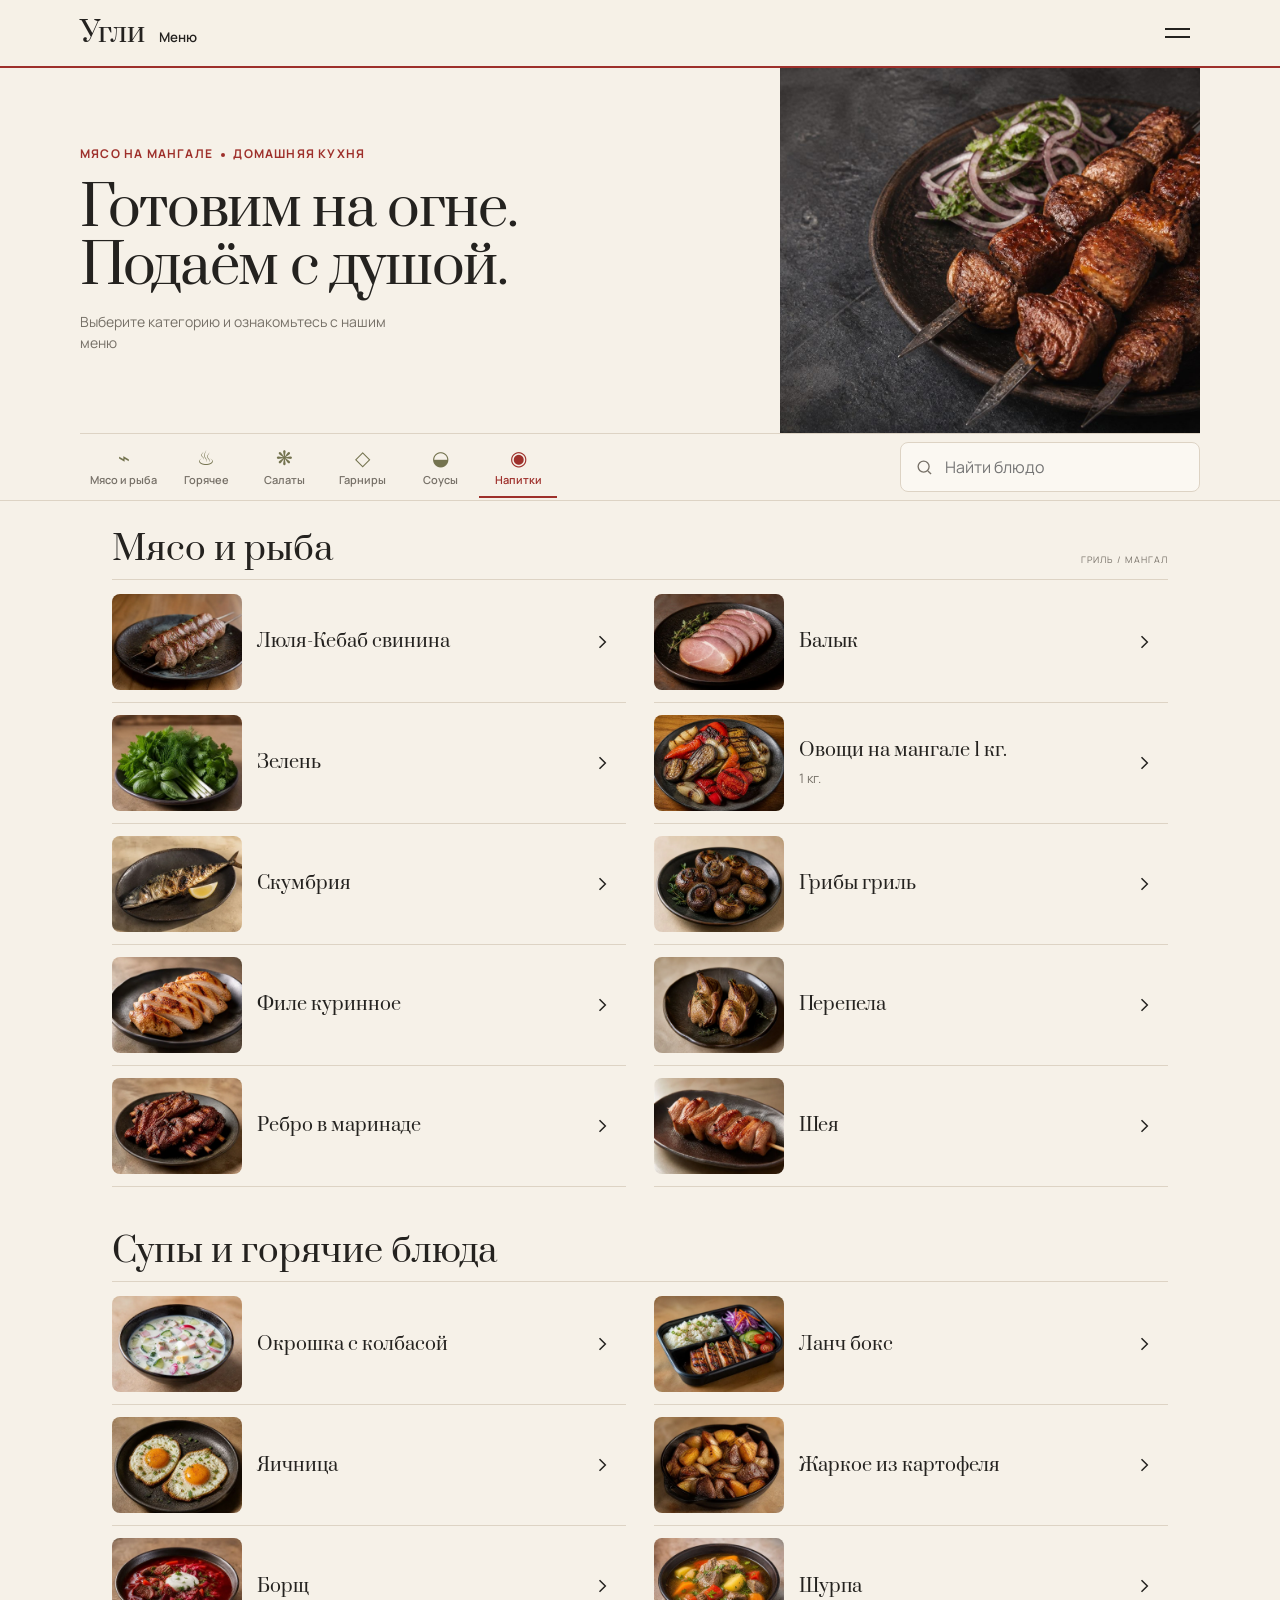
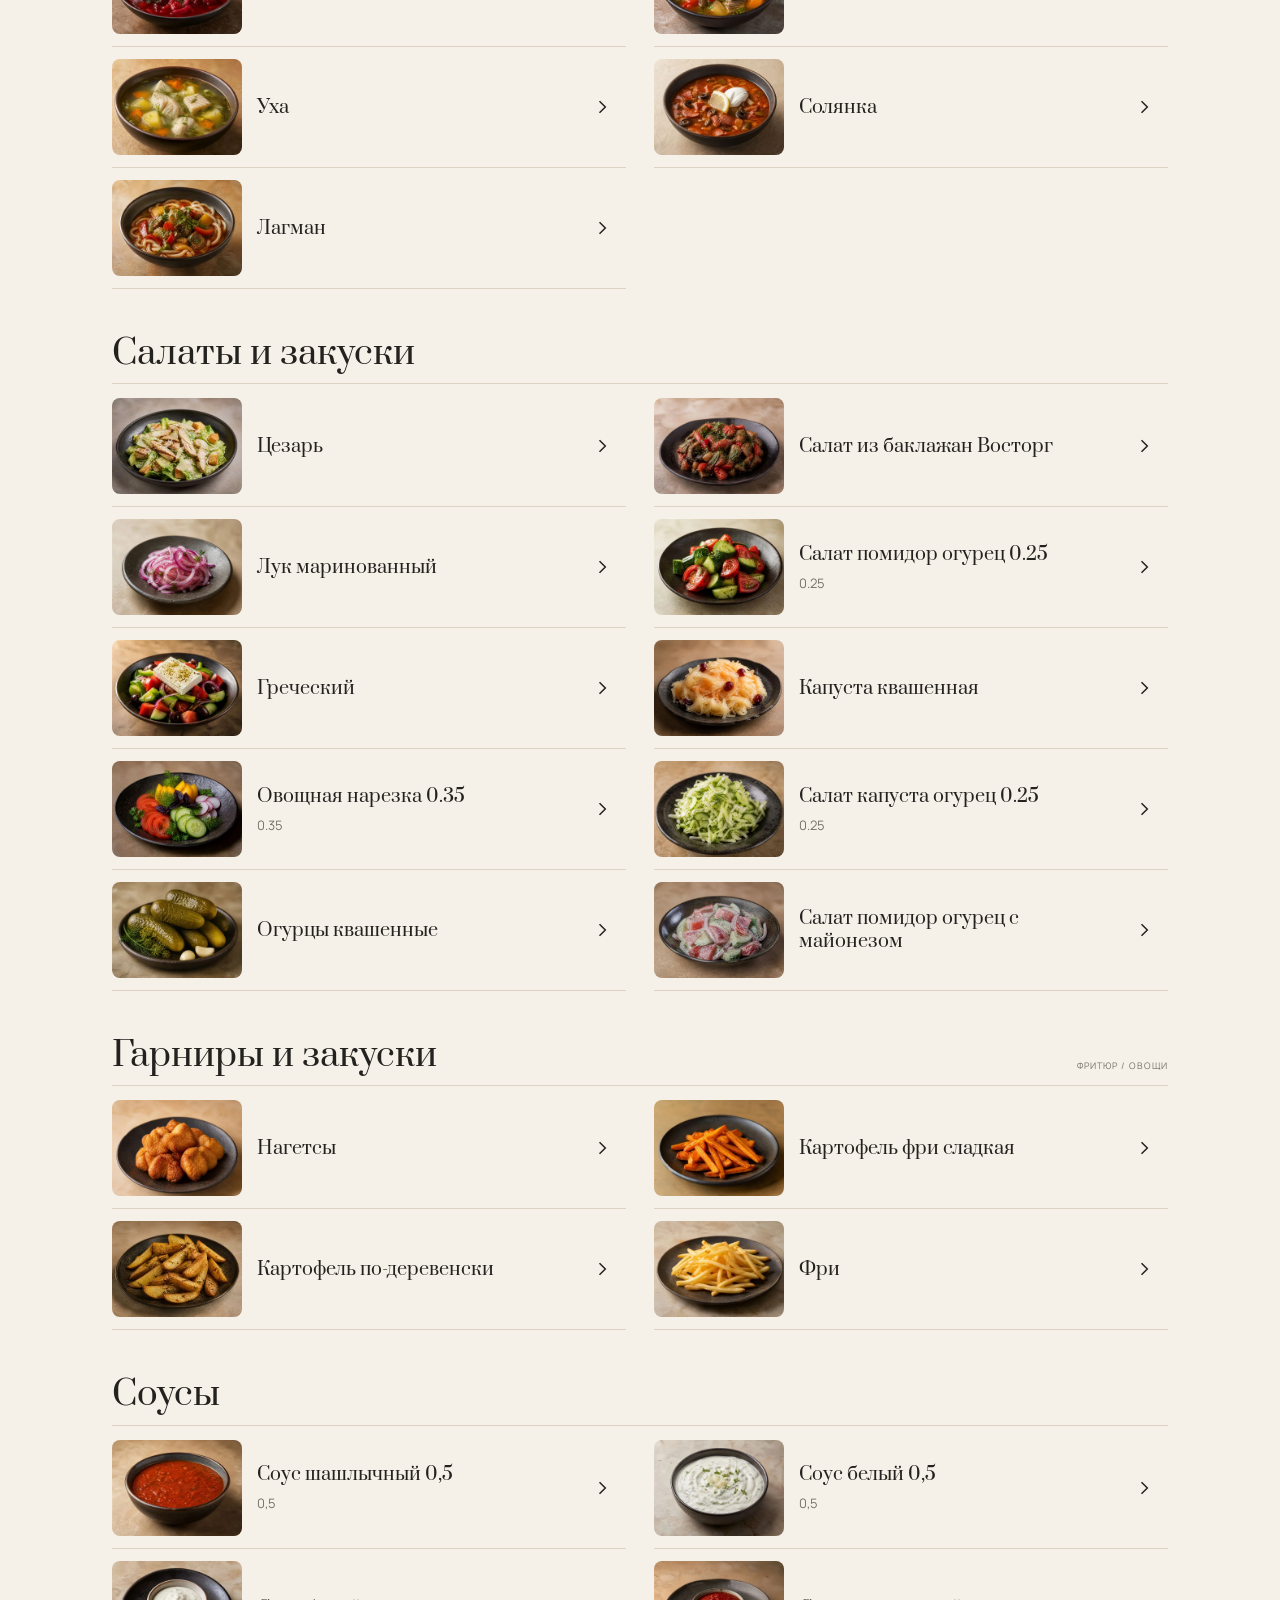
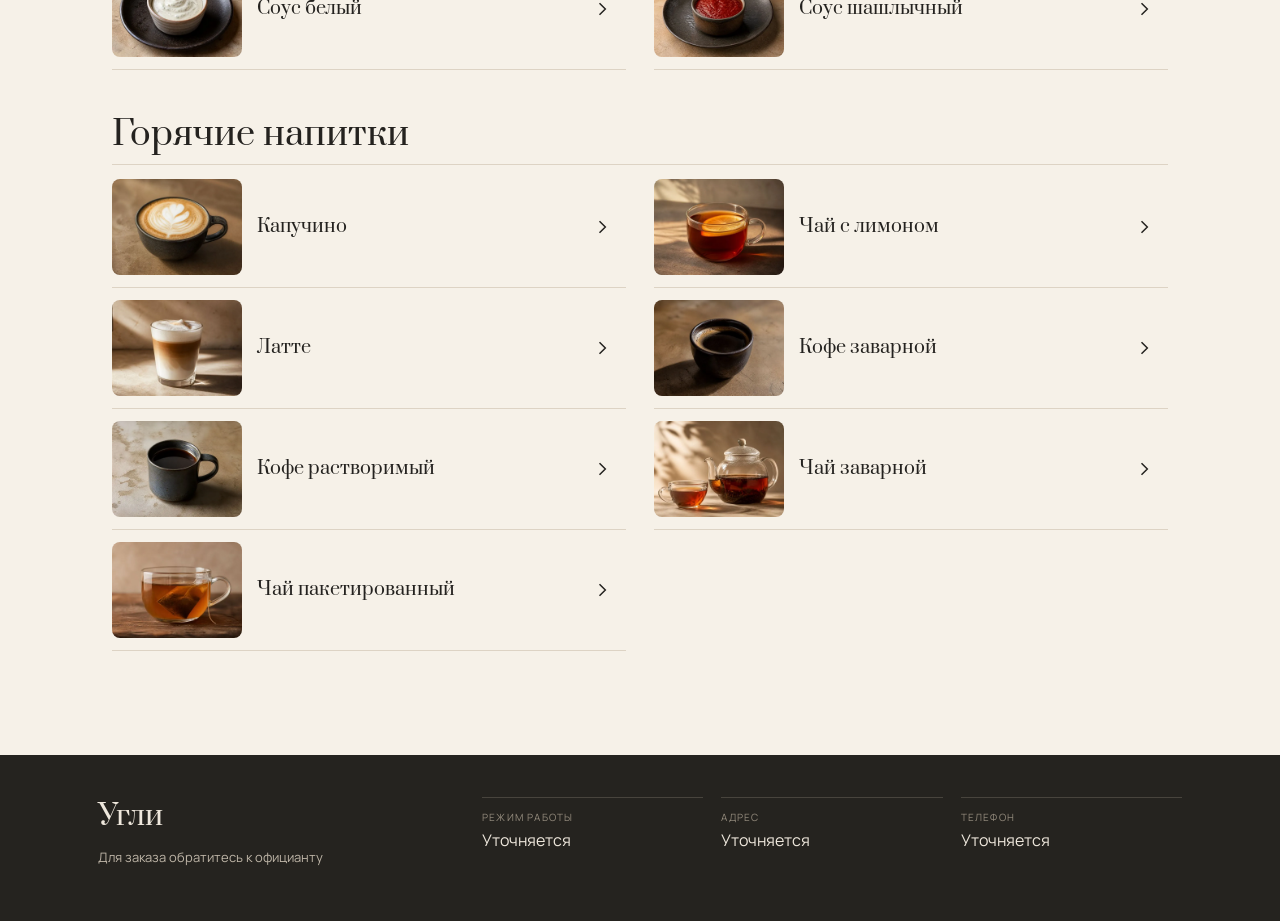
==== index.html @ 31abbe0b "Final shashlik QR menu" ====
<!doctype html>
<html lang="ru">
<head>
  <meta charset="UTF-8">
  <meta name="viewport" content="width=device-width,initial-scale=1,viewport-fit=cover">
  <title>Угли — меню шашлычной</title>
  <meta name="description" content="Меню шашлычной «Угли»: мясо на мангале и домашняя кухня.">
  <meta name="theme-color" content="#f6f1e8">
  <meta property="og:title" content="Угли — меню">
  <meta property="og:description" content="Мясо на мангале • Домашняя кухня">
  <meta property="og:image" content="assets/images/hero.jpg">
  <link rel="icon" href="assets/icons/favicon.svg" type="image/svg+xml">
  <link rel="stylesheet" href="css/style.css?v=2">
</head>
<body>
  <a class="skip-link" href="#menu">Перейти к меню</a>
  <header class="site-header">
    <a class="brand" href="#top" aria-label="Угли, к началу страницы"><span>Угли</span><small>Меню</small></a>
    <button class="header-button" type="button" aria-label="Перейти к категориям"><span></span><span></span></button>
  </header>
  <main id="top">
    <section class="hero" aria-labelledby="hero-title">
      <div class="hero-copy">
        <p class="hero-subtitle">Мясо на мангале <i></i> Домашняя кухня</p>
        <h1 id="hero-title">Готовим на огне.<br>Подаём с душой.</h1>
        <p>Выберите категорию и ознакомьтесь с нашим меню</p>
      </div>
      <div class="hero-art" aria-hidden="true"><span>УГЛИ</span><small>настоящий вкус</small></div>
    </section>
    <div class="menu-tools">
      <nav class="categories" aria-label="Категории меню"><div id="category-list"></div></nav>
      <label class="search"><svg aria-hidden="true" viewBox="0 0 24 24"><circle cx="11" cy="11" r="7"></circle><path d="m16.5 16.5 4 4"></path></svg><input id="search" type="search" placeholder="Найти блюдо" autocomplete="off"><span class="sr-only">Поиск по меню</span></label>
    </div>
    <div id="menu" class="menu" aria-live="polite"></div>
    <p id="empty" class="empty" hidden>По вашему запросу ничего не найдено</p>
  </main>
  <footer>
    <div><strong>Угли</strong><p>Для заказа обратитесь к официанту</p></div>
    <dl><div><dt>Режим работы</dt><dd>Уточняется</dd></div><div><dt>Адрес</dt><dd>Уточняется</dd></div><div><dt>Телефон</dt><dd>Уточняется</dd></div></dl>
  </footer>
  <button id="to-top" class="to-top" type="button" aria-label="Наверх"><svg viewBox="0 0 24 24"><path d="m6 14 6-6 6 6"></path></svg></button>
  <div id="dialog" class="dialog" aria-hidden="true">
    <button class="dialog-backdrop" type="button" aria-label="Закрыть"></button>
    <section class="sheet" role="dialog" aria-modal="true" aria-labelledby="sheet-title">
      <div class="sheet-handle"></div><button id="close-dialog" class="close" type="button" aria-label="Закрыть">×</button>
      <div id="sheet-image" class="sheet-image" role="img"></div>
      <div class="sheet-copy"><h2 id="sheet-title"></h2><p id="sheet-meta"></p><p class="waiter">Для заказа назовите блюдо официанту</p></div>
    </section>
  </div>
  <script src="js/menu-data.js"></script><script src="js/main.js"></script>
</body>
</html>
---- css/style.css ----
@import url('https://fonts.googleapis.com/css2?family=Manrope:wght@400;500;600;700&family=Prata&display=swap');
:root{--paper:#f6f1e8;--ink:#24221f;--muted:#777168;--line:#ddd3c4;--accent:#9e302b;--olive:#74734f;--header:68px;--tools:126px}*{box-sizing:border-box}html{scroll-behavior:smooth}body{margin:0;background:var(--paper);color:var(--ink);font-family:Manrope,Arial,sans-serif}button,input{font:inherit;color:inherit}.skip-link{position:fixed;top:-60px;left:12px;z-index:99;background:var(--ink);color:#fff;padding:12px}.skip-link:focus{top:12px}.site-header{height:var(--header);padding:0 max(20px,calc((100% - 1120px)/2));display:flex;align-items:center;justify-content:space-between;background:rgba(246,241,232,.96);border-bottom:2px solid var(--accent);position:sticky;top:0;z-index:20}.brand{display:flex;align-items:baseline;gap:14px;color:inherit;text-decoration:none}.brand span,footer strong{font:28px Prata,Georgia,serif}.brand small{font-weight:600}.header-button{width:46px;height:46px;border:0;background:none;display:grid;place-content:center;gap:6px;cursor:pointer}.header-button span{display:block;width:25px;height:2px;background:currentColor}.hero{min-height:250px;display:grid;grid-template-columns:minmax(0,1fr) 42%;max-width:1120px;margin:auto;border-bottom:1px solid var(--line)}.hero-copy{padding:36px 20px 32px}.hero-subtitle{font-size:12px;text-transform:uppercase;letter-spacing:.1em;color:var(--accent);font-weight:700}.hero-subtitle i{display:inline-block;width:4px;height:4px;border-radius:50%;background:currentColor;vertical-align:middle;margin:0 5px}.hero h1{font:clamp(31px,9vw,54px)/1.08 Prata,Georgia,serif;margin:18px 0 14px;letter-spacing:-.025em}.hero-copy>p:last-child{color:var(--muted);font-size:14px;line-height:1.55;max-width:37ch}.hero-art{min-width:0;background:radial-gradient(circle at 60% 30%,#7e3f29 0 9%,transparent 10%),linear-gradient(145deg,#322c25,#6c402b);color:#ead8bb;display:flex;flex-direction:column;align-items:center;justify-content:center;text-align:center;text-shadow:0 1px #000;overflow:hidden}.hero-art:before{content:'✦';font-size:55px;color:#c58c61}.hero-art span{font:21px Prata,serif;letter-spacing:.2em}.hero-art small{font-size:9px;text-transform:uppercase;letter-spacing:.15em}.menu-tools{position:sticky;top:var(--header);z-index:15;background:rgba(246,241,232,.97);border-bottom:1px solid var(--line)}.categories{overflow-x:auto;scrollbar-width:none}.categories::-webkit-scrollbar{display:none}.categories>div{display:flex;min-width:max-content;padding:5px 14px 0;max-width:1120px;margin:auto}.categories a{height:66px;min-width:78px;padding:7px 10px;display:flex;flex-direction:column;align-items:center;justify-content:center;gap:2px;color:var(--muted);text-decoration:none;border-bottom:2px solid transparent;font-size:11px;font-weight:600}.categories a b{font:20px Georgia;color:var(--olive)}.categories a.active{color:var(--accent);border-color:var(--accent)}.categories a.active b{color:var(--accent)}.search{height:50px;max-width:1092px;margin:0 auto 9px;display:flex;align-items:center;gap:9px;border:1px solid var(--line);background:#fbf8f2;border-radius:8px;padding:0 14px}.search svg{width:21px;fill:none;stroke:var(--muted);stroke-width:1.7}.search input{min-width:0;width:100%;border:0;outline:0;background:transparent;font-size:16px}.search:focus-within{outline:2px solid var(--accent);outline-offset:1px}.menu{max-width:1120px;margin:auto;padding:28px 18px 60px}.menu-section{scroll-margin-top:calc(var(--header) + var(--tools) + 16px);margin-bottom:44px}.menu-section>header{display:flex;align-items:end;gap:16px;border-bottom:1px solid var(--line);padding-bottom:10px;margin-bottom:2px}.menu-section h2{font:28px/1.18 Prata,Georgia,serif;margin:0}.menu-section header p{margin:0 0 3px;color:var(--muted);text-transform:uppercase;letter-spacing:.12em;font-size:9px}.dish{width:100%;min-height:112px;padding:12px 0;display:grid;grid-template-columns:112px minmax(0,1fr) 34px;align-items:center;gap:15px;text-align:left;background:none;border:0;border-bottom:1px solid var(--line);cursor:pointer}.dish:active{transform:scale(.99)}.dish:focus-visible,.close:focus-visible,.to-top:focus-visible,.categories a:focus-visible{outline:2px solid var(--accent);outline-offset:2px}.dish-image{display:block;width:112px;height:88px;border-radius:8px;overflow:hidden;background:#5c4535}.dish-image img{width:100%;height:100%;object-fit:cover}.dish-image:has(img[hidden]){background-image:radial-gradient(circle at 60% 38%,rgba(255,195,110,.3) 0 15%,transparent 16%),linear-gradient(145deg,#392c25,#9d5a35)}.dish-image.stew{background-image:radial-gradient(circle,#b64c26,#3d2820 65%)}.dish-image.greens{background-image:radial-gradient(circle,#87935f,#33432e 65%)}.dish-image.gold{background-image:radial-gradient(circle,#dca23a,#6e4828 65%)}.dish-image.sauce{background-image:radial-gradient(circle,#a7472f,#53271f 65%)}.dish-image.coffee{background-image:radial-gradient(circle,#b48b64,#4c3325 65%)}.dish-info{min-width:0;display:flex;flex-direction:column;gap:7px}.dish-info strong{font:18px/1.3 Prata,Georgia,serif}.dish-info small{font-size:13px;color:var(--muted)}.dish-info em{font-style:normal;font-weight:700;color:var(--accent)}.dish>svg{width:20px;fill:none;stroke:currentColor;stroke-width:1.8}.empty{text-align:center;padding:70px 20px;color:var(--muted)}footer{background:#25231f;color:#eee7dc;padding:42px max(20px,calc((100% - 1084px)/2));display:grid;gap:34px}footer p{color:#bdb4a6;font-size:13px}footer dl{display:grid;gap:18px;margin:0}footer dl div{border-top:1px solid #48443d;padding-top:12px}footer dt{text-transform:uppercase;color:#948b7d;font-size:10px;letter-spacing:.12em}footer dd{margin:5px 0 0}.to-top{position:fixed;right:16px;bottom:18px;width:48px;height:48px;border:0;border-radius:50%;background:var(--accent);color:white;box-shadow:0 8px 24px #0003;display:grid;place-items:center;opacity:0;visibility:hidden;transform:translateY(10px);transition:.2s;z-index:12}.to-top.visible{opacity:1;visibility:visible;transform:none}.to-top svg{width:24px;fill:none;stroke:currentColor;stroke-width:2}.dialog{position:fixed;inset:0;z-index:50;visibility:hidden}.dialog.open{visibility:visible}.dialog-backdrop{position:absolute;inset:0;width:100%;height:100%;border:0;background:#17130fb8;opacity:0;transition:.25s}.open .dialog-backdrop{opacity:1}.sheet{position:absolute;left:0;right:0;bottom:0;max-width:680px;margin:auto;background:var(--paper);border-radius:22px 22px 0 0;transform:translateY(105%);transition:transform .32s cubic-bezier(.2,.7,.2,1);max-height:92vh;overflow:auto;padding:22px 16px max(28px,env(safe-area-inset-bottom))}.open .sheet{transform:none}.sheet-handle{position:absolute;top:9px;left:50%;transform:translateX(-50%);width:44px;height:4px;background:#a29a8f;border-radius:4px}.close{position:absolute;right:18px;top:31px;width:46px;height:46px;border:0;border-radius:50%;background:var(--paper);font-size:31px;line-height:1;z-index:2;box-shadow:0 3px 14px #0002}.sheet-image{height:min(42vh,330px);border-radius:12px;background-size:cover;background-position:center;background-color:#4d3327}.sheet-copy{padding:20px 2px 0}.sheet h2{font:30px/1.15 Prata,Georgia,serif;margin:0 0 8px}.sheet-meta{color:var(--muted)}.waiter{border-top:1px solid var(--accent);padding-top:18px;color:var(--muted);font-size:14px}.locked{position:fixed;width:100%}.sr-only{position:absolute;width:1px;height:1px;overflow:hidden;clip:rect(0,0,0,0)}
@media(min-width:600px){:root{--tools:62px}.hero-copy{padding:50px 32px}.menu-tools{display:grid;grid-template-columns:minmax(0,1fr) 300px;align-items:center;padding:0 max(16px,calc((100% - 1120px)/2))}.categories>div{padding:0;margin:0}.categories a{height:61px}.search{margin:8px 0}.menu{padding-inline:32px}.dish-list{display:grid;grid-template-columns:1fr 1fr;column-gap:28px}footer{grid-template-columns:1fr 2fr}footer dl{grid-template-columns:repeat(3,1fr)}}
@media(min-width:1000px){.hero{min-height:340px}.hero-copy{padding:65px 0}.hero-art{margin-left:50px}.menu-section h2{font-size:34px}.dish{grid-template-columns:130px minmax(0,1fr) 34px}.dish-image{width:130px;height:96px}}
@media(max-width:350px){.hero{grid-template-columns:minmax(0,1fr) 34%}.hero-copy{padding-inline:16px}.hero h1{font-size:28px}.menu{padding-inline:14px}.dish{grid-template-columns:92px minmax(0,1fr) 26px;gap:11px}.dish-image{width:92px;height:78px}.dish-info strong{font-size:16px}.menu-section h2{font-size:25px}}
@media(prefers-reduced-motion:reduce){html{scroll-behavior:auto}.sheet,.dialog-backdrop,.to-top{transition:none}.dish:active{transform:none}}
.menu-section>header,.menu-section h2{min-width:0}.menu-section h2{flex:1}.menu-section h2,.dish-info strong,.sheet h2{overflow-wrap:anywhere}
.hero-art{background-image:url('../assets/images/hero.jpg');background-size:cover;background-position:58% center}.hero-art:before,.hero-art>*{display:none}.dish{overflow:hidden}.dish-info strong{display:block;word-break:break-word}
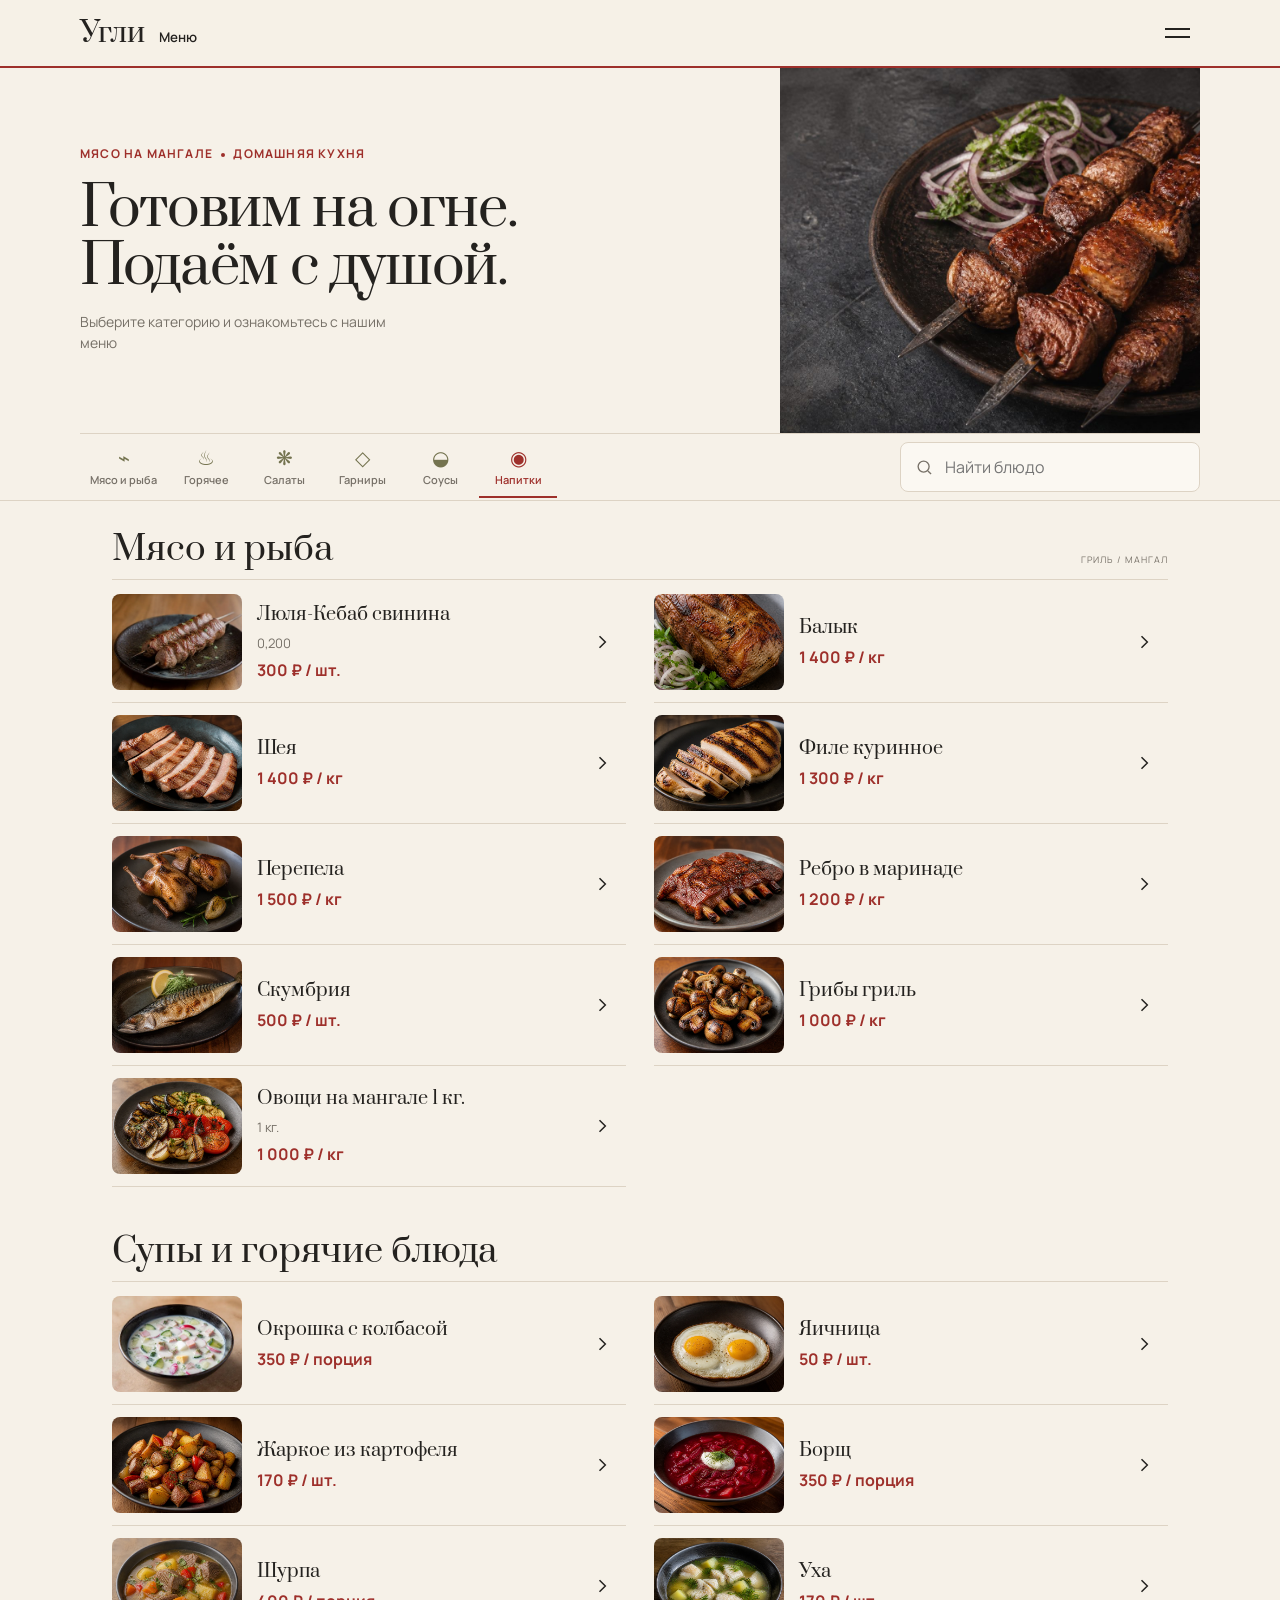
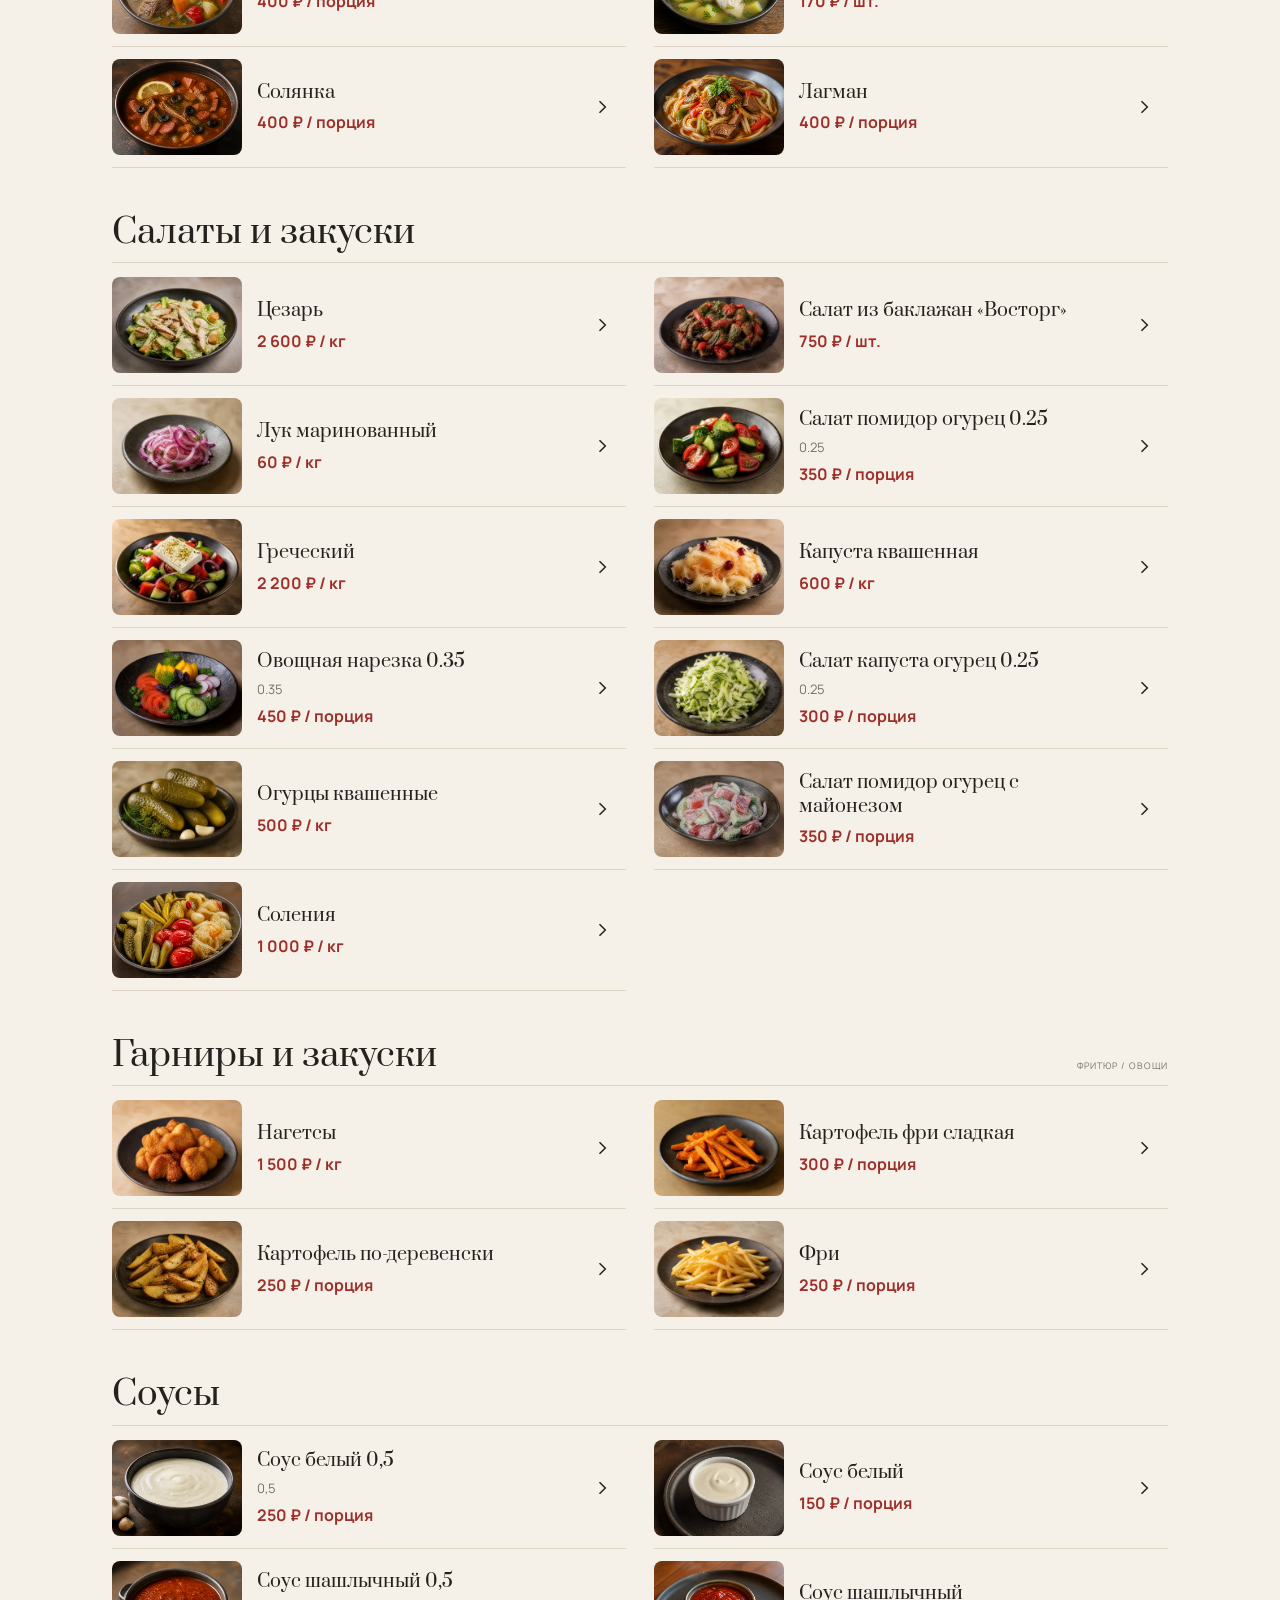
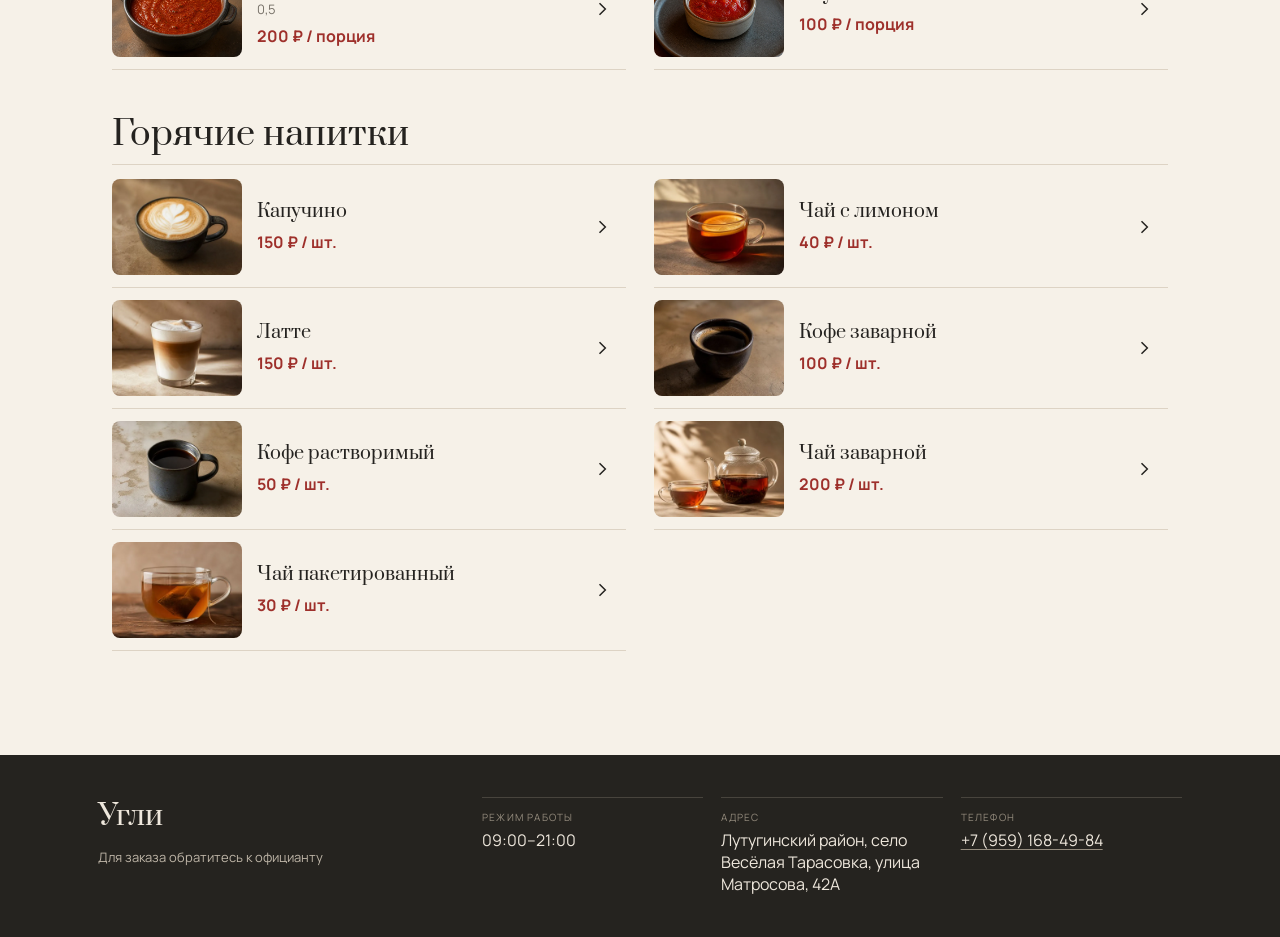
==== commit dd835691: "Update shashlik menu" ====
--- a/index.html
+++ b/index.html
@@ -36,7 +36,7 @@
   </main>
   <footer>
     <div><strong>Угли</strong><p>Для заказа обратитесь к официанту</p></div>
-    <dl><div><dt>Режим работы</dt><dd>Уточняется</dd></div><div><dt>Адрес</dt><dd>Уточняется</dd></div><div><dt>Телефон</dt><dd>Уточняется</dd></div></dl>
+    <dl><div><dt>Режим работы</dt><dd>09:00–21:00</dd></div><div><dt>Адрес</dt><dd>Лутугинский район, село Весёлая Тарасовка, улица Матросова, 42А</dd></div><div><dt>Телефон</dt><dd><a href="tel:+79591684984">+7 (959) 168-49-84</a></dd></div></dl>
   </footer>
   <button id="to-top" class="to-top" type="button" aria-label="Наверх"><svg viewBox="0 0 24 24"><path d="m6 14 6-6 6 6"></path></svg></button>
   <div id="dialog" class="dialog" aria-hidden="true">
--- a/css/style.css
+++ b/css/style.css
@@ -3,6 +3,6 @@
 @media(min-width:600px){:root{--tools:62px}.hero-copy{padding:50px 32px}.menu-tools{display:grid;grid-template-columns:minmax(0,1fr) 300px;align-items:center;padding:0 max(16px,calc((100% - 1120px)/2))}.categories>div{padding:0;margin:0}.categories a{height:61px}.search{margin:8px 0}.menu{padding-inline:32px}.dish-list{display:grid;grid-template-columns:1fr 1fr;column-gap:28px}footer{grid-template-columns:1fr 2fr}footer dl{grid-template-columns:repeat(3,1fr)}}
 @media(min-width:1000px){.hero{min-height:340px}.hero-copy{padding:65px 0}.hero-art{margin-left:50px}.menu-section h2{font-size:34px}.dish{grid-template-columns:130px minmax(0,1fr) 34px}.dish-image{width:130px;height:96px}}
 @media(max-width:350px){.hero{grid-template-columns:minmax(0,1fr) 34%}.hero-copy{padding-inline:16px}.hero h1{font-size:28px}.menu{padding-inline:14px}.dish{grid-template-columns:92px minmax(0,1fr) 26px;gap:11px}.dish-image{width:92px;height:78px}.dish-info strong{font-size:16px}.menu-section h2{font-size:25px}}
-@media(prefers-reduced-motion:reduce){html{scroll-behavior:auto}.sheet,.dialog-backdrop,.to-top{transition:none}.dish:active{transform:none}}
+@media(prefers-reduced-motion:reduce){html{scroll-behavior:auto}.sheet,.dialog-backdrop,.to-top{transition:none}.dish:active{transform:none}}footer dd a{color:inherit;text-decoration-color:#948b7d;text-underline-offset:3px}
 .menu-section>header,.menu-section h2{min-width:0}.menu-section h2{flex:1}.menu-section h2,.dish-info strong,.sheet h2{overflow-wrap:anywhere}
 .hero-art{background-image:url('../assets/images/hero.jpg');background-size:cover;background-position:58% center}.hero-art:before,.hero-art>*{display:none}.dish{overflow:hidden}.dish-info strong{display:block;word-break:break-word}
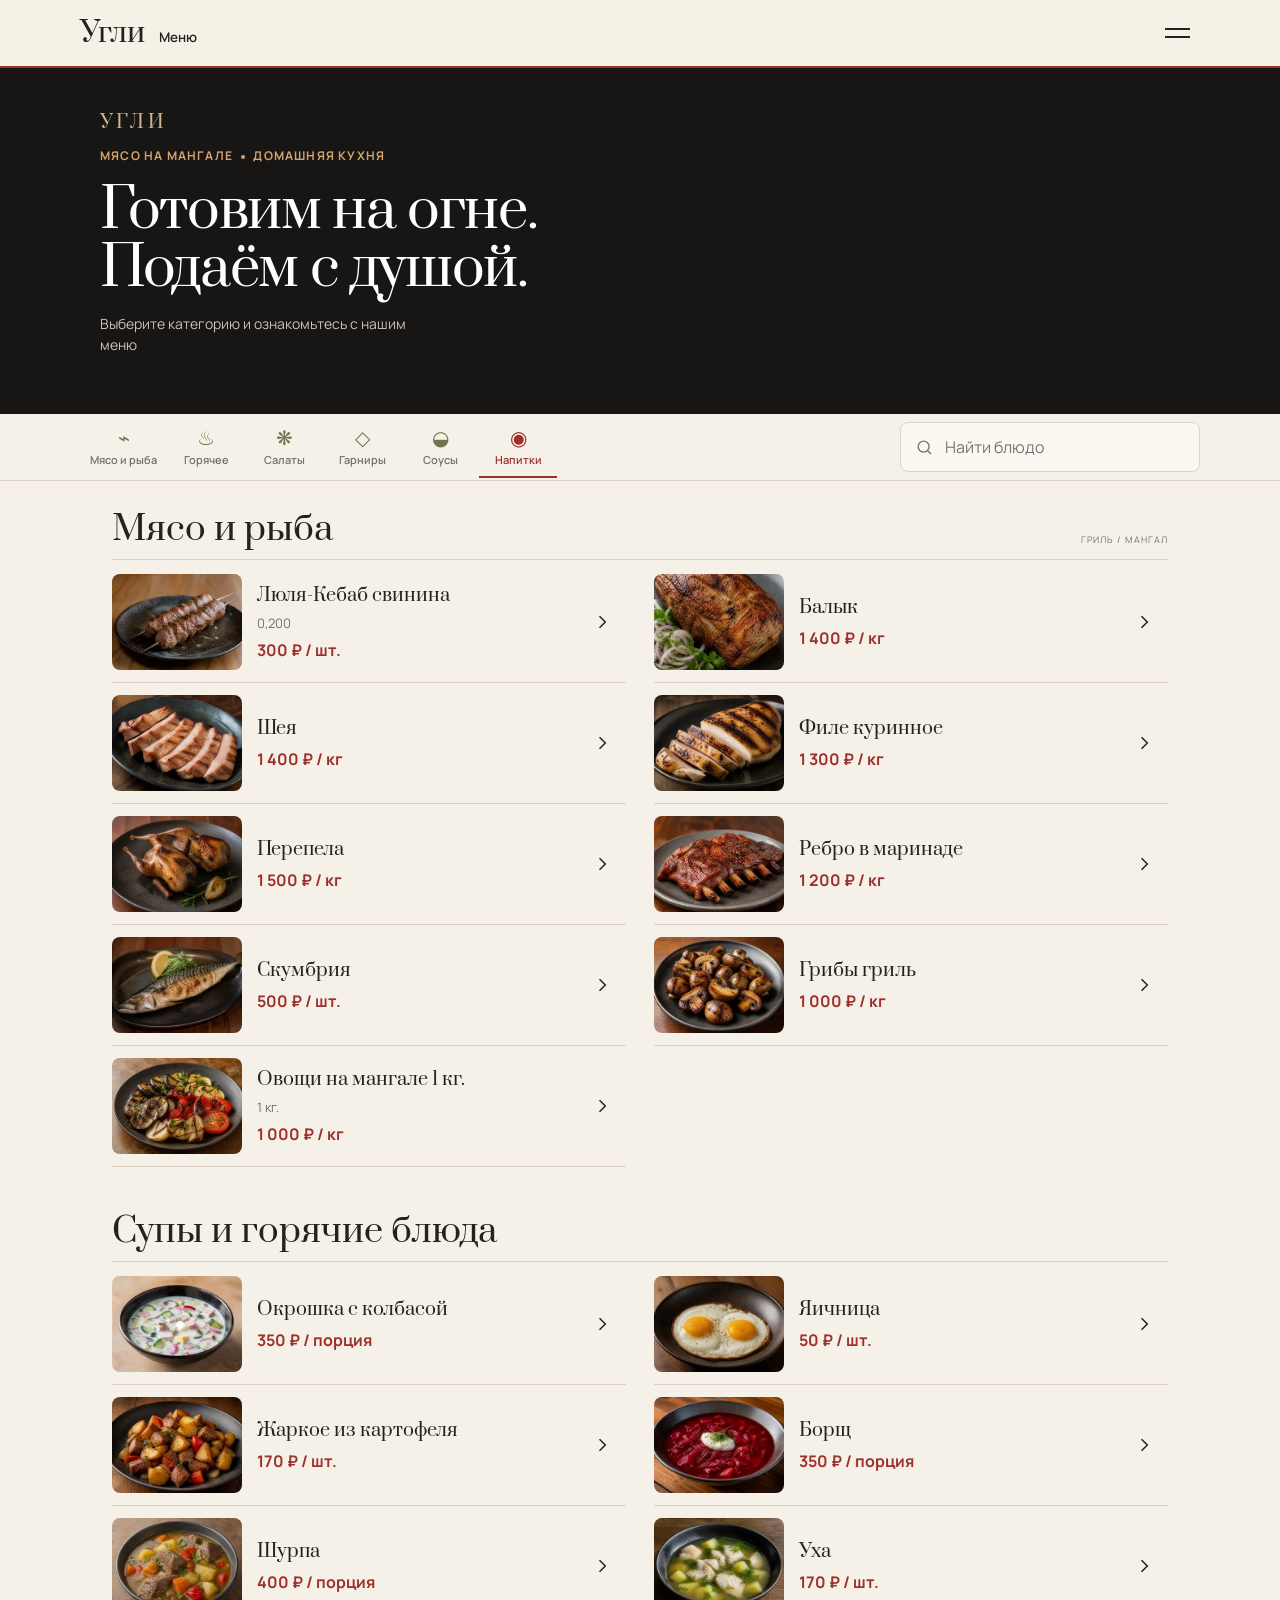
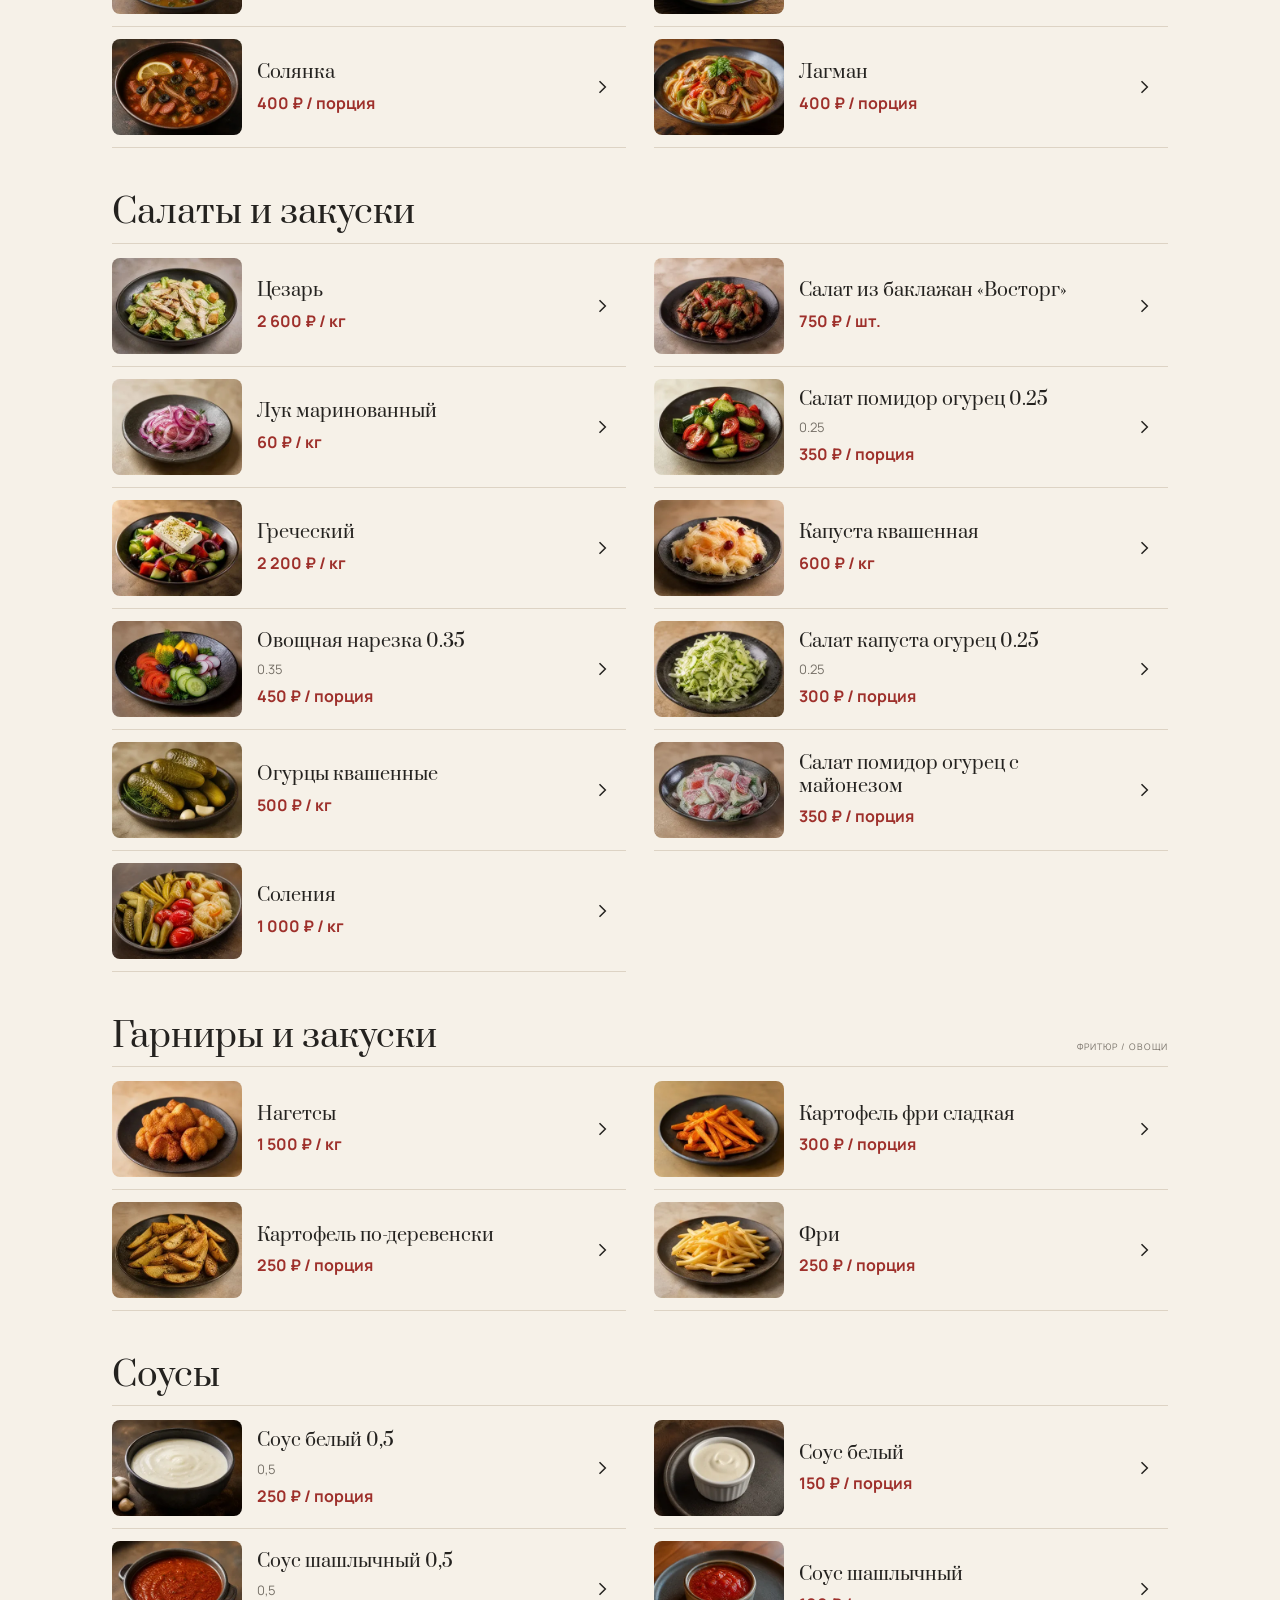
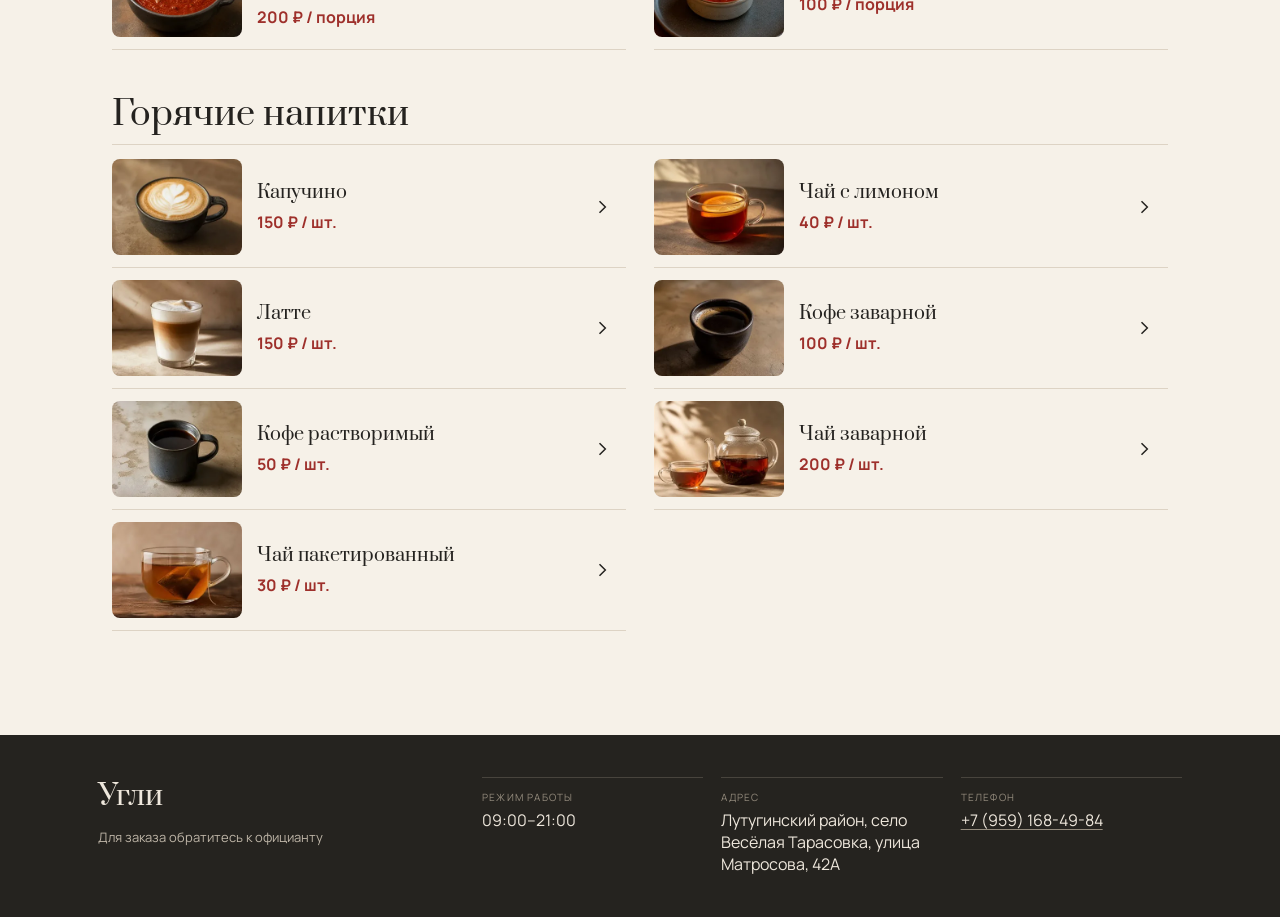
==== commit 2722a14e: "Update shashlik menu" ====
--- a/index.html
+++ b/index.html
@@ -10,7 +10,12 @@
   <meta property="og:description" content="Мясо на мангале • Домашняя кухня">
   <meta property="og:image" content="assets/images/hero.jpg">
   <link rel="icon" href="assets/icons/favicon.svg" type="image/svg+xml">
-  <link rel="stylesheet" href="css/style.css?v=2">
+  <link rel="preconnect" href="https://fonts.googleapis.com">
+  <link rel="preconnect" href="https://fonts.gstatic.com" crossorigin>
+  <link rel="stylesheet" href="https://fonts.googleapis.com/css2?family=Manrope:wght@400;500;600;700&family=Prata&display=swap" media="print" onload="this.media='all'">
+  <noscript><link rel="stylesheet" href="https://fonts.googleapis.com/css2?family=Manrope:wght@400;500;600;700&family=Prata&display=swap"></noscript>
+  <link rel="preload" href="assets/images/hero-grill-768.webp" as="image" type="image/webp" imagesrcset="assets/images/hero-grill-768.webp 768w, assets/images/hero-grill-1280.webp 1280w, assets/images/hero-grill-1920.webp 1920w" imagesizes="100vw" fetchpriority="high">
+  <link rel="stylesheet" href="css/style.css?v=3">
 </head>
 <body>
   <a class="skip-link" href="#menu">Перейти к меню</a>
@@ -21,11 +26,12 @@
   <main id="top">
     <section class="hero" aria-labelledby="hero-title">
       <div class="hero-copy">
+        <strong class="hero-name">Угли</strong>
         <p class="hero-subtitle">Мясо на мангале <i></i> Домашняя кухня</p>
         <h1 id="hero-title">Готовим на огне.<br>Подаём с душой.</h1>
         <p>Выберите категорию и ознакомьтесь с нашим меню</p>
       </div>
-      <div class="hero-art" aria-hidden="true"><span>УГЛИ</span><small>настоящий вкус</small></div>
+      <div class="hero-art" aria-hidden="true"><img src="assets/images/hero-grill-1280.webp" srcset="assets/images/hero-grill-768.webp 768w, assets/images/hero-grill-1280.webp 1280w, assets/images/hero-grill-1920.webp 1920w" sizes="(max-width: 599px) 100vw, 55vw" width="1920" height="1029" alt="" fetchpriority="high" decoding="async"></div>
     </section>
     <div class="menu-tools">
       <nav class="categories" aria-label="Категории меню"><div id="category-list"></div></nav>
@@ -47,6 +53,6 @@
       <div class="sheet-copy"><h2 id="sheet-title"></h2><p id="sheet-meta"></p><p class="waiter">Для заказа назовите блюдо официанту</p></div>
     </section>
   </div>
-  <script src="js/menu-data.js"></script><script src="js/main.js"></script>
+  <script defer src="js/menu-data.js?v=3"></script><script defer src="js/main.js?v=3"></script>
 </body>
 </html>
--- a/css/style.css
+++ b/css/style.css
@@ -1,8 +1,8 @@
-@import url('https://fonts.googleapis.com/css2?family=Manrope:wght@400;500;600;700&family=Prata&display=swap');
 :root{--paper:#f6f1e8;--ink:#24221f;--muted:#777168;--line:#ddd3c4;--accent:#9e302b;--olive:#74734f;--header:68px;--tools:126px}*{box-sizing:border-box}html{scroll-behavior:smooth}body{margin:0;background:var(--paper);color:var(--ink);font-family:Manrope,Arial,sans-serif}button,input{font:inherit;color:inherit}.skip-link{position:fixed;top:-60px;left:12px;z-index:99;background:var(--ink);color:#fff;padding:12px}.skip-link:focus{top:12px}.site-header{height:var(--header);padding:0 max(20px,calc((100% - 1120px)/2));display:flex;align-items:center;justify-content:space-between;background:rgba(246,241,232,.96);border-bottom:2px solid var(--accent);position:sticky;top:0;z-index:20}.brand{display:flex;align-items:baseline;gap:14px;color:inherit;text-decoration:none}.brand span,footer strong{font:28px Prata,Georgia,serif}.brand small{font-weight:600}.header-button{width:46px;height:46px;border:0;background:none;display:grid;place-content:center;gap:6px;cursor:pointer}.header-button span{display:block;width:25px;height:2px;background:currentColor}.hero{min-height:250px;display:grid;grid-template-columns:minmax(0,1fr) 42%;max-width:1120px;margin:auto;border-bottom:1px solid var(--line)}.hero-copy{padding:36px 20px 32px}.hero-subtitle{font-size:12px;text-transform:uppercase;letter-spacing:.1em;color:var(--accent);font-weight:700}.hero-subtitle i{display:inline-block;width:4px;height:4px;border-radius:50%;background:currentColor;vertical-align:middle;margin:0 5px}.hero h1{font:clamp(31px,9vw,54px)/1.08 Prata,Georgia,serif;margin:18px 0 14px;letter-spacing:-.025em}.hero-copy>p:last-child{color:var(--muted);font-size:14px;line-height:1.55;max-width:37ch}.hero-art{min-width:0;background:radial-gradient(circle at 60% 30%,#7e3f29 0 9%,transparent 10%),linear-gradient(145deg,#322c25,#6c402b);color:#ead8bb;display:flex;flex-direction:column;align-items:center;justify-content:center;text-align:center;text-shadow:0 1px #000;overflow:hidden}.hero-art:before{content:'✦';font-size:55px;color:#c58c61}.hero-art span{font:21px Prata,serif;letter-spacing:.2em}.hero-art small{font-size:9px;text-transform:uppercase;letter-spacing:.15em}.menu-tools{position:sticky;top:var(--header);z-index:15;background:rgba(246,241,232,.97);border-bottom:1px solid var(--line)}.categories{overflow-x:auto;scrollbar-width:none}.categories::-webkit-scrollbar{display:none}.categories>div{display:flex;min-width:max-content;padding:5px 14px 0;max-width:1120px;margin:auto}.categories a{height:66px;min-width:78px;padding:7px 10px;display:flex;flex-direction:column;align-items:center;justify-content:center;gap:2px;color:var(--muted);text-decoration:none;border-bottom:2px solid transparent;font-size:11px;font-weight:600}.categories a b{font:20px Georgia;color:var(--olive)}.categories a.active{color:var(--accent);border-color:var(--accent)}.categories a.active b{color:var(--accent)}.search{height:50px;max-width:1092px;margin:0 auto 9px;display:flex;align-items:center;gap:9px;border:1px solid var(--line);background:#fbf8f2;border-radius:8px;padding:0 14px}.search svg{width:21px;fill:none;stroke:var(--muted);stroke-width:1.7}.search input{min-width:0;width:100%;border:0;outline:0;background:transparent;font-size:16px}.search:focus-within{outline:2px solid var(--accent);outline-offset:1px}.menu{max-width:1120px;margin:auto;padding:28px 18px 60px}.menu-section{scroll-margin-top:calc(var(--header) + var(--tools) + 16px);margin-bottom:44px}.menu-section>header{display:flex;align-items:end;gap:16px;border-bottom:1px solid var(--line);padding-bottom:10px;margin-bottom:2px}.menu-section h2{font:28px/1.18 Prata,Georgia,serif;margin:0}.menu-section header p{margin:0 0 3px;color:var(--muted);text-transform:uppercase;letter-spacing:.12em;font-size:9px}.dish{width:100%;min-height:112px;padding:12px 0;display:grid;grid-template-columns:112px minmax(0,1fr) 34px;align-items:center;gap:15px;text-align:left;background:none;border:0;border-bottom:1px solid var(--line);cursor:pointer}.dish:active{transform:scale(.99)}.dish:focus-visible,.close:focus-visible,.to-top:focus-visible,.categories a:focus-visible{outline:2px solid var(--accent);outline-offset:2px}.dish-image{display:block;width:112px;height:88px;border-radius:8px;overflow:hidden;background:#5c4535}.dish-image img{width:100%;height:100%;object-fit:cover}.dish-image:has(img[hidden]){background-image:radial-gradient(circle at 60% 38%,rgba(255,195,110,.3) 0 15%,transparent 16%),linear-gradient(145deg,#392c25,#9d5a35)}.dish-image.stew{background-image:radial-gradient(circle,#b64c26,#3d2820 65%)}.dish-image.greens{background-image:radial-gradient(circle,#87935f,#33432e 65%)}.dish-image.gold{background-image:radial-gradient(circle,#dca23a,#6e4828 65%)}.dish-image.sauce{background-image:radial-gradient(circle,#a7472f,#53271f 65%)}.dish-image.coffee{background-image:radial-gradient(circle,#b48b64,#4c3325 65%)}.dish-info{min-width:0;display:flex;flex-direction:column;gap:7px}.dish-info strong{font:18px/1.3 Prata,Georgia,serif}.dish-info small{font-size:13px;color:var(--muted)}.dish-info em{font-style:normal;font-weight:700;color:var(--accent)}.dish>svg{width:20px;fill:none;stroke:currentColor;stroke-width:1.8}.empty{text-align:center;padding:70px 20px;color:var(--muted)}footer{background:#25231f;color:#eee7dc;padding:42px max(20px,calc((100% - 1084px)/2));display:grid;gap:34px}footer p{color:#bdb4a6;font-size:13px}footer dl{display:grid;gap:18px;margin:0}footer dl div{border-top:1px solid #48443d;padding-top:12px}footer dt{text-transform:uppercase;color:#948b7d;font-size:10px;letter-spacing:.12em}footer dd{margin:5px 0 0}.to-top{position:fixed;right:16px;bottom:18px;width:48px;height:48px;border:0;border-radius:50%;background:var(--accent);color:white;box-shadow:0 8px 24px #0003;display:grid;place-items:center;opacity:0;visibility:hidden;transform:translateY(10px);transition:.2s;z-index:12}.to-top.visible{opacity:1;visibility:visible;transform:none}.to-top svg{width:24px;fill:none;stroke:currentColor;stroke-width:2}.dialog{position:fixed;inset:0;z-index:50;visibility:hidden}.dialog.open{visibility:visible}.dialog-backdrop{position:absolute;inset:0;width:100%;height:100%;border:0;background:#17130fb8;opacity:0;transition:.25s}.open .dialog-backdrop{opacity:1}.sheet{position:absolute;left:0;right:0;bottom:0;max-width:680px;margin:auto;background:var(--paper);border-radius:22px 22px 0 0;transform:translateY(105%);transition:transform .32s cubic-bezier(.2,.7,.2,1);max-height:92vh;overflow:auto;padding:22px 16px max(28px,env(safe-area-inset-bottom))}.open .sheet{transform:none}.sheet-handle{position:absolute;top:9px;left:50%;transform:translateX(-50%);width:44px;height:4px;background:#a29a8f;border-radius:4px}.close{position:absolute;right:18px;top:31px;width:46px;height:46px;border:0;border-radius:50%;background:var(--paper);font-size:31px;line-height:1;z-index:2;box-shadow:0 3px 14px #0002}.sheet-image{height:min(42vh,330px);border-radius:12px;background-size:cover;background-position:center;background-color:#4d3327}.sheet-copy{padding:20px 2px 0}.sheet h2{font:30px/1.15 Prata,Georgia,serif;margin:0 0 8px}.sheet-meta{color:var(--muted)}.waiter{border-top:1px solid var(--accent);padding-top:18px;color:var(--muted);font-size:14px}.locked{position:fixed;width:100%}.sr-only{position:absolute;width:1px;height:1px;overflow:hidden;clip:rect(0,0,0,0)}
 @media(min-width:600px){:root{--tools:62px}.hero-copy{padding:50px 32px}.menu-tools{display:grid;grid-template-columns:minmax(0,1fr) 300px;align-items:center;padding:0 max(16px,calc((100% - 1120px)/2))}.categories>div{padding:0;margin:0}.categories a{height:61px}.search{margin:8px 0}.menu{padding-inline:32px}.dish-list{display:grid;grid-template-columns:1fr 1fr;column-gap:28px}footer{grid-template-columns:1fr 2fr}footer dl{grid-template-columns:repeat(3,1fr)}}
 @media(min-width:1000px){.hero{min-height:340px}.hero-copy{padding:65px 0}.hero-art{margin-left:50px}.menu-section h2{font-size:34px}.dish{grid-template-columns:130px minmax(0,1fr) 34px}.dish-image{width:130px;height:96px}}
 @media(max-width:350px){.hero{grid-template-columns:minmax(0,1fr) 34%}.hero-copy{padding-inline:16px}.hero h1{font-size:28px}.menu{padding-inline:14px}.dish{grid-template-columns:92px minmax(0,1fr) 26px;gap:11px}.dish-image{width:92px;height:78px}.dish-info strong{font-size:16px}.menu-section h2{font-size:25px}}
 @media(prefers-reduced-motion:reduce){html{scroll-behavior:auto}.sheet,.dialog-backdrop,.to-top{transition:none}.dish:active{transform:none}}footer dd a{color:inherit;text-decoration-color:#948b7d;text-underline-offset:3px}
 .menu-section>header,.menu-section h2{min-width:0}.menu-section h2{flex:1}.menu-section h2,.dish-info strong,.sheet h2{overflow-wrap:anywhere}
-.hero-art{background-image:url('../assets/images/hero.jpg');background-size:cover;background-position:58% center}.hero-art:before,.hero-art>*{display:none}.dish{overflow:hidden}.dish-info strong{display:block;word-break:break-word}
+.hero{position:relative;isolation:isolate;min-height:330px;grid-template-columns:48% 52%;max-width:none;background:#171614;color:#f4eee4;border-bottom:0;overflow:hidden}.hero-copy{position:relative;z-index:2;width:100%;max-width:560px;margin-left:max(0px,calc((100vw - 1120px)/2));padding:42px 20px 40px}.hero-name{display:block;font:18px Prata,Georgia,serif;letter-spacing:.18em;text-transform:uppercase;color:#d4b48d}.hero-subtitle{color:#d6a16c}.hero h1{font-size:clamp(32px,5vw,54px);color:#fff}.hero-copy>p:last-child{color:#c9c1b7}.hero-art{position:relative;min-width:0;overflow:hidden;background:#171614}.hero-art:after{content:'';position:absolute;inset:0;background:linear-gradient(90deg,#171614 0%,rgba(23,22,20,.92) 10%,rgba(23,22,20,.42) 33%,transparent 62%);pointer-events:none}.hero-art img{display:block;width:100%;height:100%;object-fit:cover;object-position:68% center}.hero-art:before,.hero-art>*:not(img){display:none}.dish{overflow:hidden}.dish-info strong{display:block;word-break:break-word}
+@media(max-width:599px){.hero{display:block;min-height:286px}.hero-copy{padding:28px 18px 26px;max-width:82%;margin:0}.hero-name{font-size:14px}.hero-subtitle{font-size:10px;margin-top:10px}.hero h1{font-size:clamp(27px,8.2vw,35px);margin:12px 0 10px}.hero-copy>p:last-child{font-size:12px;line-height:1.45;margin-bottom:0}.hero-art{position:absolute;inset:0;z-index:-1}.hero-art:after{background:linear-gradient(90deg,#171614 0%,rgba(23,22,20,.96) 35%,rgba(23,22,20,.72) 58%,rgba(23,22,20,.18) 100%),linear-gradient(0deg,#171614 0%,transparent 42%)}.hero-art img{object-position:67% center}}
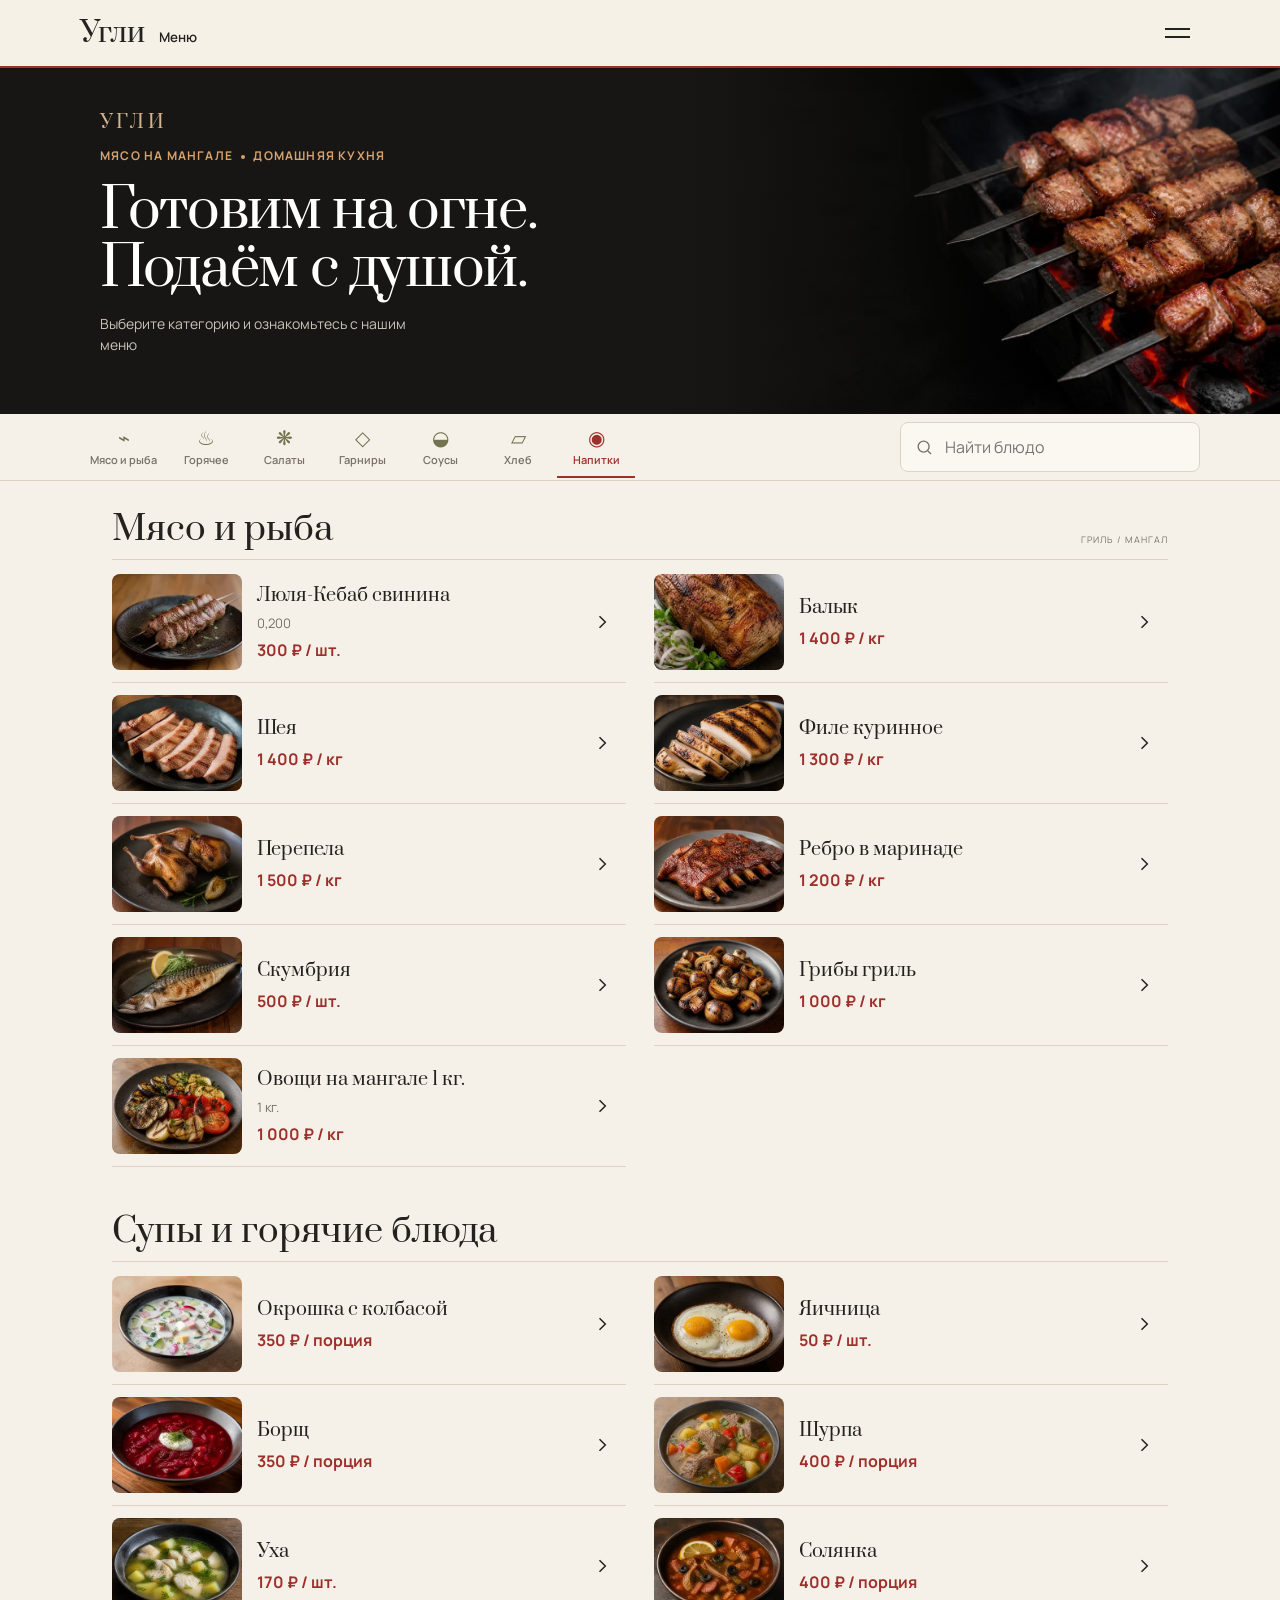
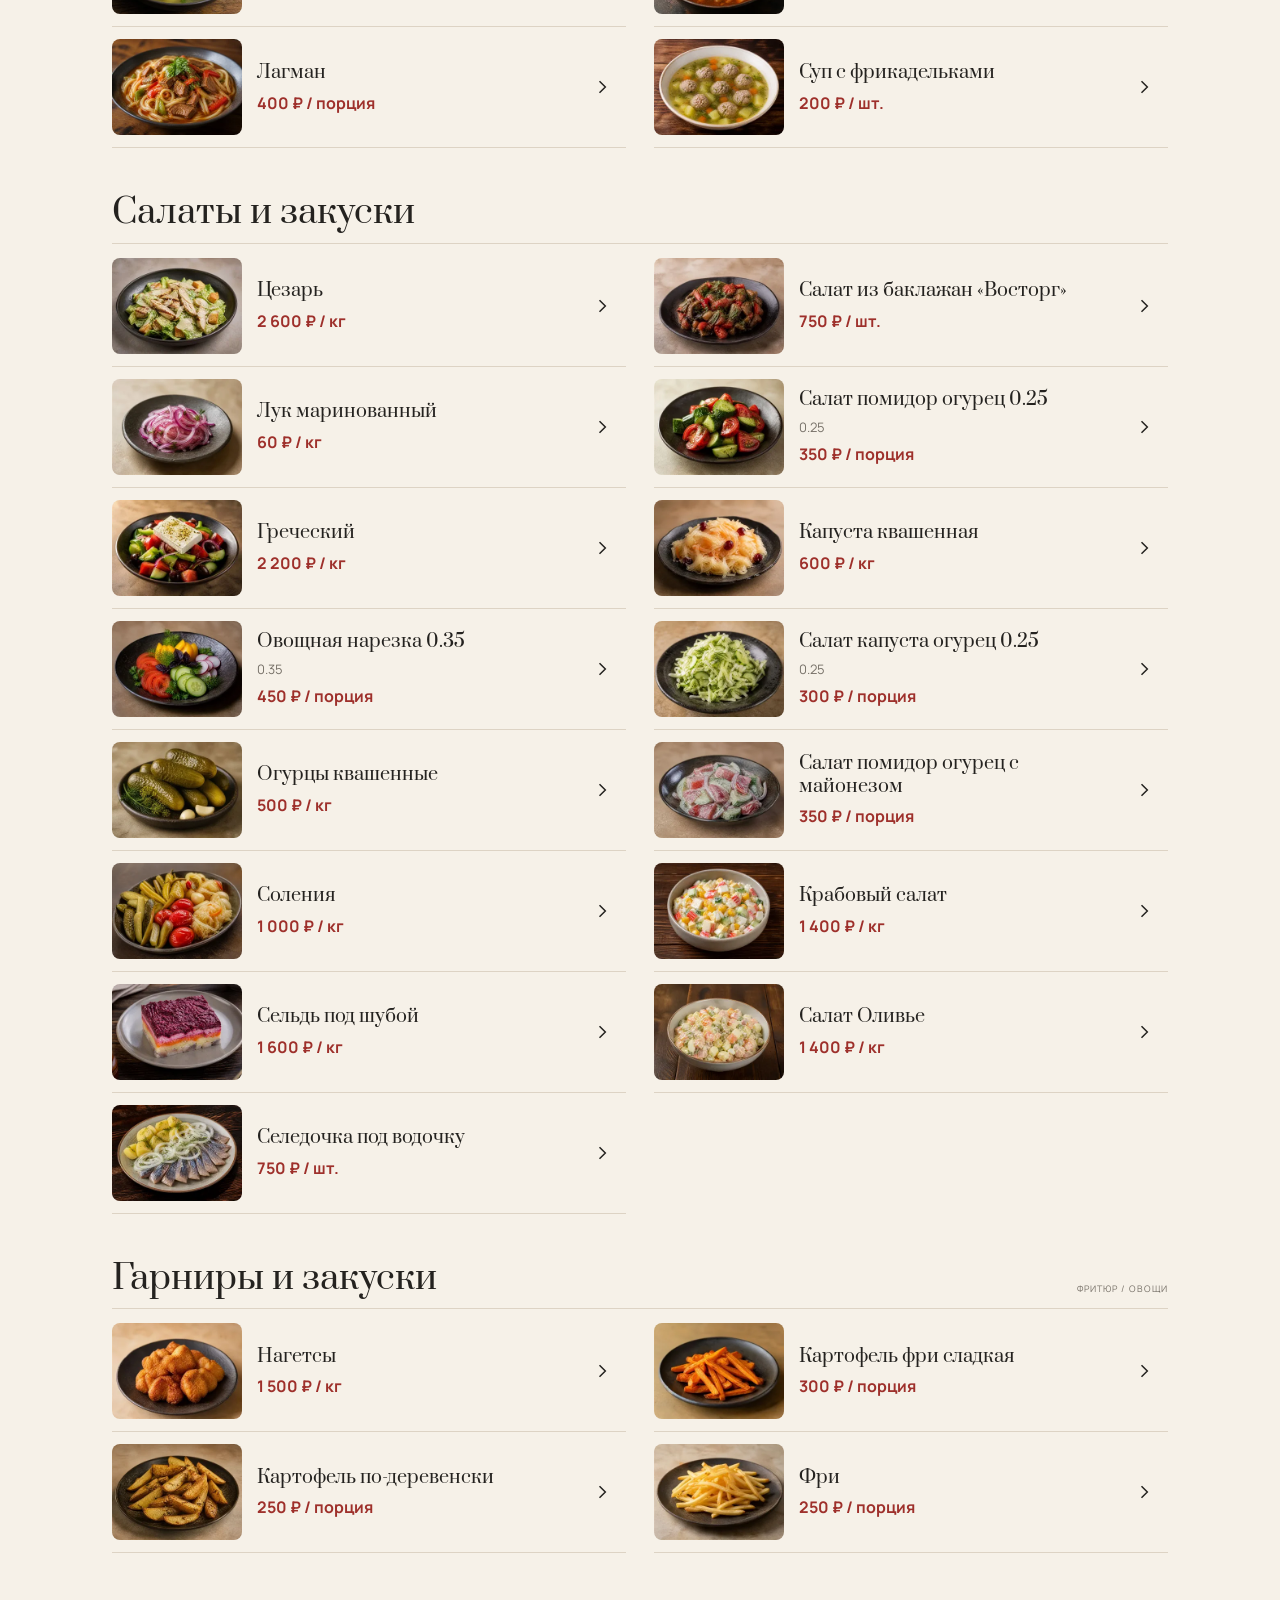
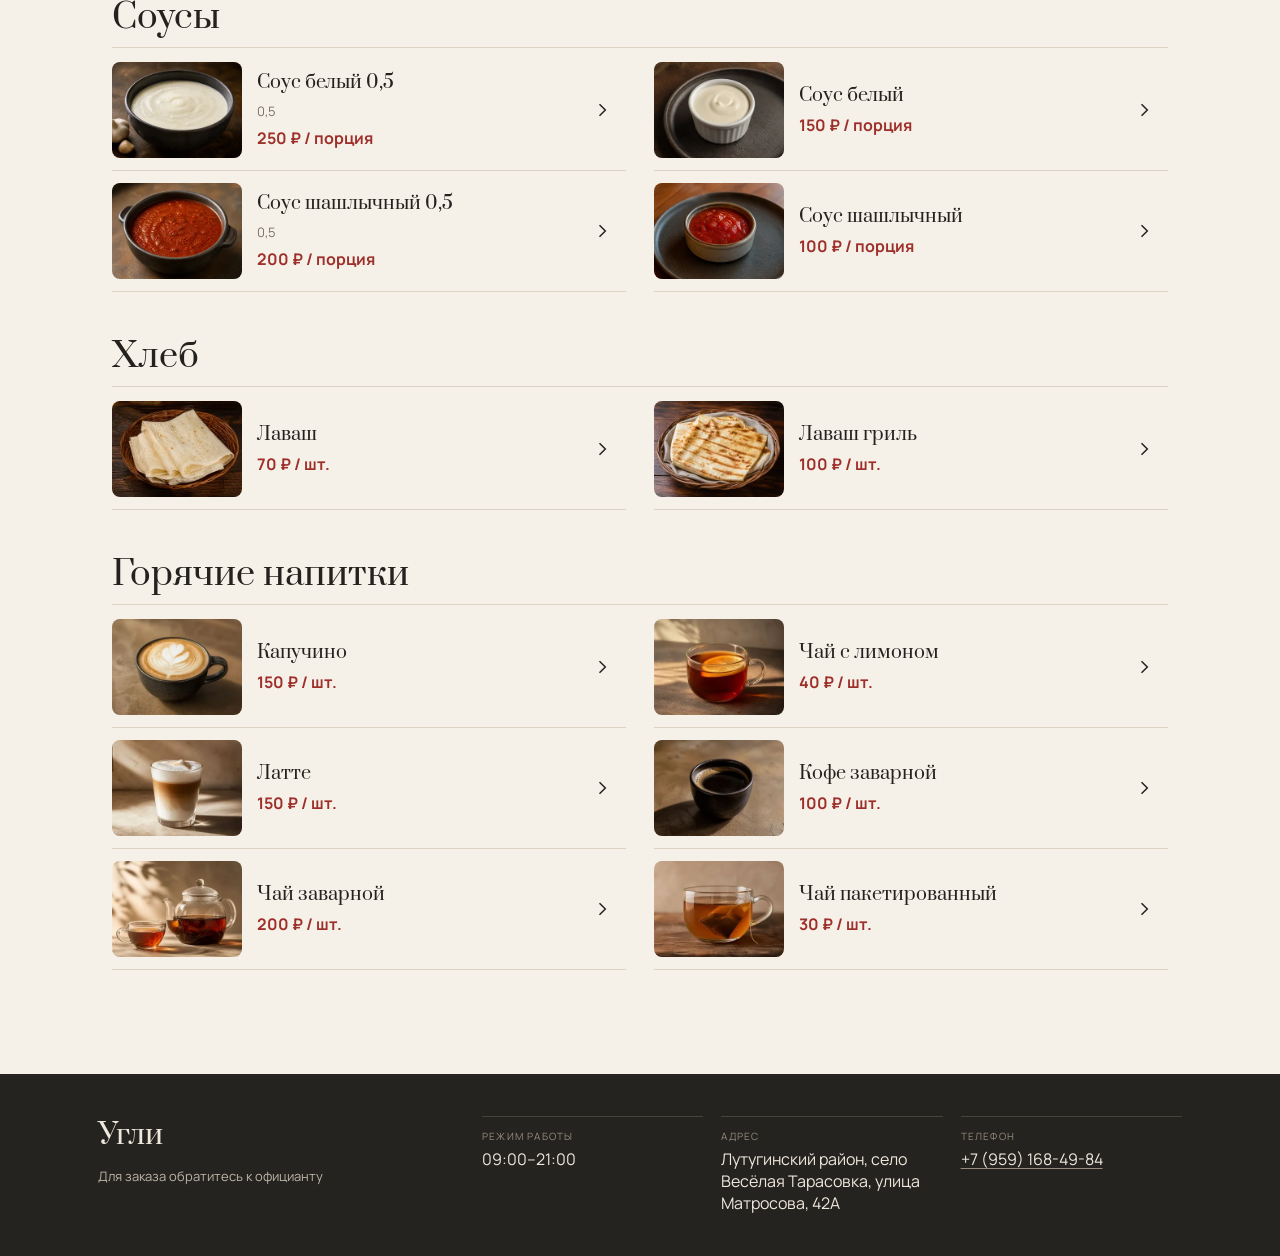
==== commit ad671f52: "Update shashlik menu" ====
--- a/index.html
+++ b/index.html
@@ -53,6 +53,6 @@
       <div class="sheet-copy"><h2 id="sheet-title"></h2><p id="sheet-meta"></p><p class="waiter">Для заказа назовите блюдо официанту</p></div>
     </section>
   </div>
-  <script defer src="js/menu-data.js?v=3"></script><script defer src="js/main.js?v=3"></script>
+  <script defer src="js/menu-data.js?v=4"></script><script defer src="js/main.js?v=4"></script>
 </body>
 </html>
